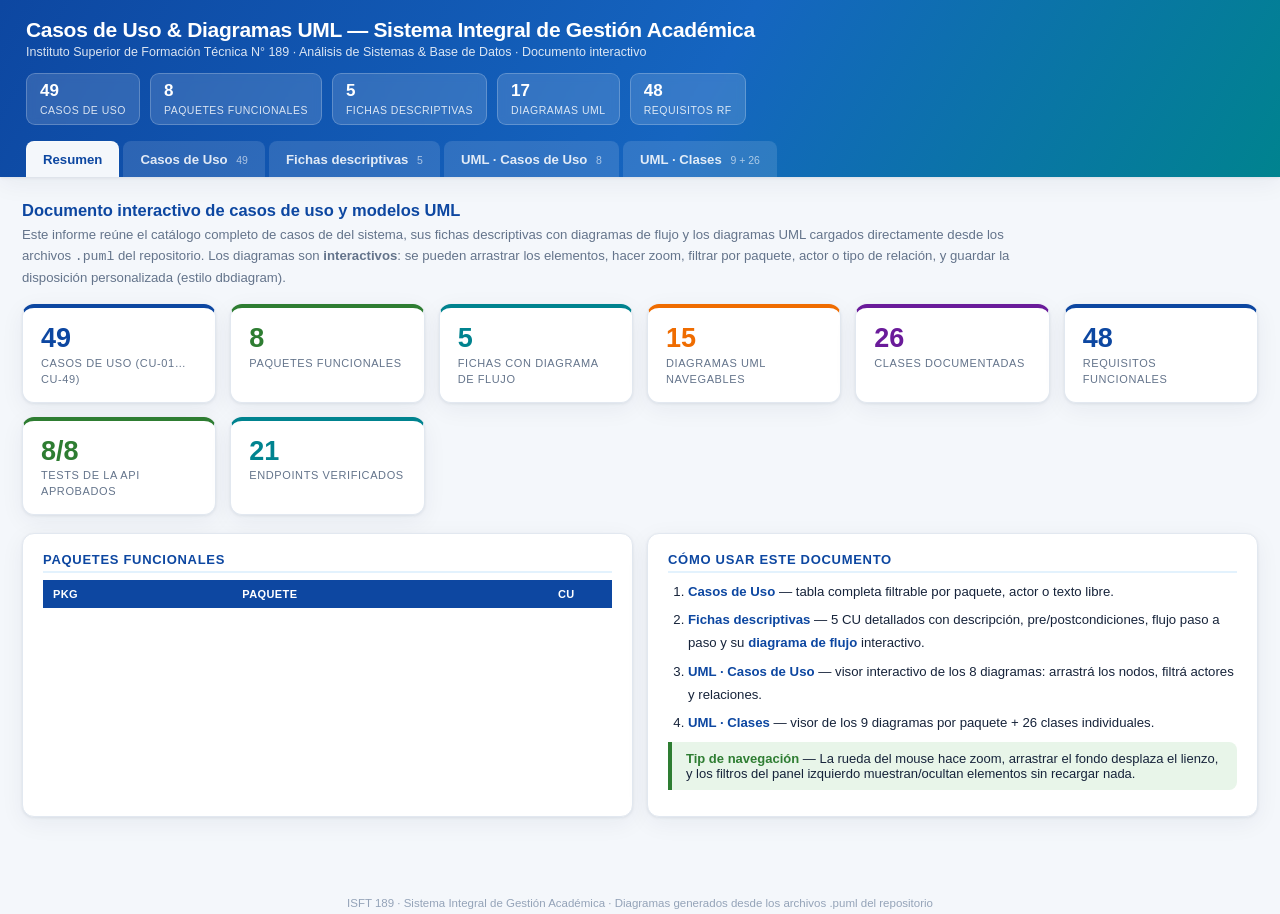
==== docs/_part1.html @ 200cdd11 "html y otros" ====
<!DOCTYPE html>
<html lang="es">
<head>
<meta charset="UTF-8">
<meta name="viewport" content="width=device-width, initial-scale=1">
<title>Casos de Uso &amp; UML — ISFT 189</title>
<style>
:root{
  --bg:#f4f7fb; --ink:#16233a; --muted:#64748b; --line:#e2e8f0;
  --navy:#0d47a1; --navy2:#1565c0; --teal:#00838f; --amber:#ef6c00;
  --green:#2e7d32; --red:#c62828; --purple:#6a1b9a;
  --card:#ffffff; --shadow:0 1px 3px rgba(15,32,64,.08),0 6px 24px rgba(15,32,64,.06);
}
*{box-sizing:border-box}
html,body{height:100%}
body{margin:0;font-family:"Segoe UI",Helvetica,Arial,sans-serif;background:var(--bg);color:var(--ink);font-size:14px}

/* ---------- header ---------- */
header{background:linear-gradient(120deg,#0d47a1 0%,#1565c0 55%,#00838f 100%);color:#fff;padding:18px 26px 0;box-shadow:var(--shadow)}
header h1{margin:0;font-size:21px;letter-spacing:-.3px;font-weight:650}
header .sub{opacity:.85;font-size:12.5px;margin-top:3px}
.kpis{display:flex;gap:10px;margin-top:14px;flex-wrap:wrap}
.kpi{background:rgba(255,255,255,.14);border:1px solid rgba(255,255,255,.22);border-radius:9px;padding:7px 13px;backdrop-filter:blur(4px)}
.kpi b{display:block;font-size:17px;line-height:1.15}
.kpi span{font-size:10.5px;opacity:.82;text-transform:uppercase;letter-spacing:.5px}

/* ---------- tabs ---------- */
nav{display:flex;gap:4px;margin-top:16px;flex-wrap:wrap}
nav button{
  appearance:none;border:0;background:rgba(255,255,255,.12);color:rgba(255,255,255,.86);
  padding:10px 16px;border-radius:8px 8px 0 0;font-size:13.2px;font-weight:600;cursor:pointer;
  border:1px solid transparent;border-bottom:0;transition:.15s;white-space:nowrap
}
nav button:hover{background:rgba(255,255,255,.2);color:#fff}
nav button.on{background:var(--bg);color:var(--navy);border-color:rgba(255,255,255,.35)}
nav button .cnt{font-size:10.5px;opacity:.7;font-weight:500;margin-left:5px}

main{padding:18px 22px 40px;max-width:1600px;margin:0 auto}
section.tab{display:none;animation:fade .25s ease}
section.tab.on{display:block}
@keyframes fade{from{opacity:0;transform:translateY(4px)}to{opacity:1;transform:none}}

h2.sec{font-size:16.5px;margin:6px 0 4px;color:var(--navy)}
p.lead{color:var(--muted);margin:0 0 16px;font-size:13.2px;max-width:1000px;line-height:1.6}

.card{background:var(--card);border:1px solid var(--line);border-radius:12px;box-shadow:var(--shadow);padding:18px 20px;margin-bottom:18px}

/* ---------- resumen ---------- */
.grid{display:grid;gap:14px}
.g4{grid-template-columns:repeat(auto-fit,minmax(190px,1fr))}
.g2{grid-template-columns:repeat(auto-fit,minmax(330px,1fr))}
.stat{background:var(--card);border:1px solid var(--line);border-radius:12px;padding:16px 18px;box-shadow:var(--shadow);border-top:4px solid var(--navy)}
.stat.g{border-top-color:var(--green)} .stat.t{border-top-color:var(--teal)}
.stat.a{border-top-color:var(--amber)} .stat.p{border-top-color:var(--purple)}
.stat b{font-size:27px;display:block;line-height:1.1;color:var(--navy)}
.stat.g b{color:var(--green)} .stat.t b{color:var(--teal)} .stat.a b{color:var(--amber)} .stat.p b{color:var(--purple)}
.stat span{font-size:11px;color:var(--muted);text-transform:uppercase;letter-spacing:.6px}

table{width:100%;border-collapse:collapse;font-size:12.8px}
th{background:var(--navy);color:#fff;text-align:left;padding:8px 10px;font-size:11px;text-transform:uppercase;letter-spacing:.4px;position:sticky;top:0;z-index:2}
td{padding:7px 10px;border-bottom:1px solid var(--line);vertical-align:top}
tbody tr:nth-child(even){background:#f8fafc}
tbody tr:hover{background:#eef4ff}
.pill{display:inline-block;padding:2px 8px;border-radius:11px;font-size:10.8px;font-weight:700;letter-spacing:.3px}
.p1{background:#e3f2fd;color:#0d47a1} .p2{background:#e0f7fa;color:#00695c}
.p3{background:#fff3e0;color:#e65100} .p4{background:#f3e5f5;color:#6a1b9a}
.p5{background:#e8f5e9;color:#2e7d32} .p6{background:#fce4ec;color:#ad1457}
.p7{background:#e0e7ff;color:#3730a3} .p8{background:#fff8e1;color:#f57f17}
.rf{font-family:Consolas,monospace;font-size:11.5px;color:#37474f}
.ccode{font-family:Consolas,monospace;font-weight:700;color:var(--navy);white-space:nowrap}
.muted{color:var(--muted)}

/* ---------- filtros ---------- */
.filters{display:flex;gap:9px;flex-wrap:wrap;align-items:center;margin-bottom:13px}
.filters input,.filters select{
  padding:8px 11px;border:1px solid var(--line);border-radius:8px;font-size:13px;background:#fff;color:var(--ink);min-width:150px
}
.filters input:focus,.filters select:focus{outline:2px solid #bbdefb;border-color:var(--navy2)}
.chip{display:inline-flex;align-items:center;gap:6px;background:#eef2f7;border:1px solid var(--line);padding:5px 11px;border-radius:16px;font-size:12px;cursor:pointer;user-select:none}
.chip.on{background:#e3f2fd;border-color:#90caf9;color:var(--navy);font-weight:600}
.chip input{accent-color:var(--navy)}
.btn{appearance:none;border:1px solid var(--line);background:#fff;color:var(--ink);padding:7px 13px;border-radius:8px;font-size:12.4px;font-weight:600;cursor:pointer;transition:.15s}
.btn:hover{background:#eef4ff;border-color:#90caf9;color:var(--navy)}
.btn.primary{background:var(--navy);border-color:var(--navy);color:#fff}
.btn.primary:hover{background:#0a3a83;color:#fff}
.count{font-size:12.4px;color:var(--muted);margin-left:auto;font-weight:600}

/* ---------- fichas ---------- */
.ficha{background:var(--card);border:1px solid var(--line);border-radius:14px;box-shadow:var(--shadow);margin-bottom:22px;overflow:hidden}
.ficha .head{background:linear-gradient(100deg,#0d47a1,#1565c0);color:#fff;padding:14px 22px;display:flex;align-items:center;gap:14px;flex-wrap:wrap}
.ficha .head .id{background:rgba(255,255,255,.2);border:1px solid rgba(255,255,255,.35);padding:4px 12px;border-radius:7px;font-weight:800;font-size:13px;letter-spacing:.6px}
.ficha .head h3{margin:0;font-size:16.5px;font-weight:650;flex:1;min-width:220px}
.ficha .body{padding:20px 24px}
.fmeta{display:grid;grid-template-columns:repeat(auto-fit,minmax(210px,1fr));gap:10px;margin-bottom:18px}
.fmeta div{background:#f8fafc;border:1px solid var(--line);border-radius:9px;padding:9px 12px}
.fmeta label{display:block;font-size:10px;text-transform:uppercase;letter-spacing:.6px;color:var(--muted);margin-bottom:3px}
.fmeta span{font-size:13px;font-weight:600}
h4.fh{font-size:13px;color:var(--navy);margin:18px 0 7px;text-transform:uppercase;letter-spacing:.7px;border-bottom:2px solid #e3f2fd;padding-bottom:4px}
.ficha p.desc{font-size:13.6px;line-height:1.72;margin:0 0 8px;color:#243b53}
ol.flow{margin:6px 0 4px;padding-left:20px;line-height:1.75;font-size:13.4px}
ol.flow li{margin-bottom:5px}
ol.flow li b{color:var(--navy)}
.alt{background:#fff8e1;border-left:4px solid #f9a825;padding:9px 14px;border-radius:0 8px 8px 0;font-size:13px;margin:8px 0}
.alt b{color:#e65100}
.exc{background:#fdecea;border-left:4px solid #c62828;padding:9px 14px;border-radius:0 8px 8px 0;font-size:13px;margin:8px 0}
.exc b{color:#c62828}
.ok{background:#e8f5e9;border-left:4px solid #2e7d32;padding:9px 14px;border-radius:0 8px 8px 0;font-size:13px;margin:8px 0}
.ok b{color:#2e7d32}
pre.code{background:#263238;color:#eceff1;padding:11px 14px;border-radius:8px;font-size:11.6px;overflow-x:auto;margin:8px 0}
pre.code b{color:#80cbc4;font-weight:600}
pre.code i{color:#ffcc80;font-style:normal}

/* ---------- viewer ---------- */
.viewer{background:#fff;border:1px solid var(--line);border-radius:12px;box-shadow:var(--shadow);overflow:hidden}
.vtoolbar{display:flex;gap:8px;flex-wrap:wrap;align-items:center;padding:10px 13px;border-bottom:1px solid var(--line);background:#f8fafc}
.vbody{display:flex;height:600px}
.side{width:268px;min-width:268px;border-right:1px solid var(--line);background:#fbfcfe;padding:13px;overflow-y:auto;font-size:12.6px}
.side h5{margin:14px 0 7px;font-size:10.5px;text-transform:uppercase;letter-spacing:.7px;color:var(--muted);border-bottom:1px solid var(--line);padding-bottom:4px}
.side h5:first-child{margin-top:0}
.side label{display:flex;align-items:center;gap:7px;padding:4px 6px;border-radius:6px;cursor:pointer;line-height:1.35}
.side label:hover{background:#eef4ff}
.side label input{accent-color:var(--navy);flex:none}
.side label .mini{margin-left:auto;font-size:10px;color:var(--muted);background:#eef2f7;padding:1px 6px;border-radius:9px}
.side .swatch{width:11px;height:11px;border-radius:3px;flex:none;border:1px solid rgba(0,0,0,.15)}
.side .box{background:#fff;border:1px solid var(--line);border-radius:8px;padding:9px 10px;margin-bottom:9px}
.side .search{width:100%;padding:8px 10px;border:1px solid var(--line);border-radius:8px;font-size:13px}
.stage{flex:1;position:relative;overflow:hidden;
  background-image:radial-gradient(#dbe3ee 1.1px,transparent 1.1px);background-size:22px 22px;cursor:grab}
.stage.grabbing{cursor:grabbing}
.layer{transform-origin:0 0;position:absolute;top:0;left:0;width:0;height:0}
svg.canvas{position:absolute;top:0;left:0;overflow:visible;pointer-events:none}
svg.canvas .hit{pointer-events:auto}
svg text{user-select:none}
.legend{display:flex;gap:14px;flex-wrap:wrap;font-size:11.5px;color:var(--muted);padding:8px 13px;border-top:1px solid var(--line);background:#fbfcfe;align-items:center}
.legend i{display:inline-block;width:22px;height:0;border-top:2px solid #94a3b8;vertical-align:middle;margin-right:5px}
.legend i.dash{border-top-style:dashed}
.hint{margin-left:auto;font-style:italic;opacity:.85}
.zoomlbl{font-family:Consolas,monospace;font-size:12px;background:#eef2f7;border:1px solid var(--line);padding:3px 9px;border-radius:7px;font-weight:700;color:var(--navy)}

footer{text-align:center;color:#94a3b8;font-size:11.5px;padding:22px 0 6px}
@media (max-width:900px){ .vbody{flex-direction:column;height:auto} .side{width:100%;border-right:0;border-bottom:1px solid var(--line)} .stage{height:440px} }
</style>
</head>
<body>

<header>
  <h1>Casos de Uso &amp; Diagramas UML — Sistema Integral de Gestión Académica</h1>
  <div class="sub">Instituto Superior de Formación Técnica N° 189 · Análisis de Sistemas &amp; Base de Datos · Documento interactivo</div>
  <div class="kpis">
    <div class="kpi"><b>49</b><span>Casos de uso</span></div>
    <div class="kpi"><b>8</b><span>Paquetes funcionales</span></div>
    <div class="kpi"><b>5</b><span>Fichas descriptivas</span></div>
    <div class="kpi"><b>17</b><span>Diagramas UML</span></div>
    <div class="kpi"><b>48</b><span>Requisitos RF</span></div>
  </div>
  <nav id="tabs">
    <button class="on" data-tab="resumen">Resumen</button>
    <button data-tab="cu">Casos de Uso <span class="cnt">49</span></button>
    <button data-tab="fichas">Fichas descriptivas <span class="cnt">5</span></button>
    <button data-tab="umlcu">UML · Casos de Uso <span class="cnt">8</span></button>
    <button data-tab="umlcl">UML · Clases <span class="cnt">9 + 26</span></button>
  </nav>
</header>

<main>
<!-- ==================== RESUMEN ==================== -->
<section class="tab on" id="tab-resumen">
  <h2 class="sec">Documento interactivo de casos de uso y modelos UML</h2>
  <p class="lead">Este informe reúne el catálogo completo de casos de del sistema, sus fichas descriptivas con diagramas de flujo
  y los diagramas UML cargados directamente desde los archivos <code>.puml</code> del repositorio. Los diagramas son
  <b>interactivos</b>: se pueden arrastrar los elementos, hacer zoom, filtrar por paquete, actor o tipo de relación, y
  guardar la disposición personalizada (estilo dbdiagram).</p>

  <div class="grid g4" style="margin-bottom:18px">
    <div class="stat"><b>49</b><span>Casos de uso (CU-01…CU-49)</span></div>
    <div class="stat g"><b>8</b><span>Paquetes funcionales</span></div>
    <div class="stat t"><b>5</b><span>Fichas con diagrama de flujo</span></div>
    <div class="stat a"><b>15</b><span>Diagramas UML navegables</span></div>
    <div class="stat p"><b>26</b><span>Clases documentadas</span></div>
    <div class="stat"><b>48</b><span>Requisitos funcionales</span></div>
    <div class="stat g"><b>8/8</b><span>Tests de la API aprobados</span></div>
    <div class="stat t"><b>21</b><span>Endpoints verificados</span></div>
  </div>

  <div class="grid g2">
    <div class="card">
      <h4 class="fh" style="margin-top:0">Paquetes funcionales</h4>
      <table><thead><tr><th>Pkg</th><th>Paquete</th><th style="width:64px">CU</th></tr></thead><tbody id="pkgRows"></tbody></table>
    </div>
    <div class="card">
      <h4 class="fh" style="margin-top:0">Cómo usar este documento</h4>
      <ol class="flow" style="font-size:13.2px">
        <li><b>Casos de Uso</b> — tabla completa filtrable por paquete, actor o texto libre.</li>
        <li><b>Fichas descriptivas</b> — 5 CU detallados con descripción, pre/postcondiciones, flujo paso a paso y su <b>diagrama de flujo</b> interactivo.</li>
        <li><b>UML · Casos de Uso</b> — visor interactivo de los 8 diagramas: arrastrá los nodos, filtrá actores y relaciones.</li>
        <li><b>UML · Clases</b> — visor de los 9 diagramas por paquete + 26 clases individuales.</li>
      </ol>
      <div class="ok"><b>Tip de navegación</b> — La rueda del mouse hace zoom, arrastrar el fondo desplaza el lienzo,
      y los filtros del panel izquierdo muestran/ocultan elementos sin recargar nada.</div>
    </div>
  </div>
</section>

<!-- ==================== CASOS DE USO ==================== -->
<section class="tab" id="tab-cu">
  <h2 class="sec">Catálogo de casos de uso</h2>
  <p class="lead">49 casos de uso organizados en 8 paquetes funcionales, con su actor primario y los requisitos funcionales (RF) que amparan.
  La columna <b>Ficha</b> indica los CU con descripción detallada disponible.</p>
  <div class="card">
    <div class="filters">
      <input id="cuQ" type="search" placeholder="🔍 Buscar por nombre, ID o RF…" style="min-width:250px">
      <select id="cuPkg"><option value="">Todos los paquetes</option></select>
      <select id="cuActor"><option value="">Todos los actores</option></select>
      <label class="chip"><input type="checkbox" id="cuOnlyFicha"> solo con ficha</label>
      <span class="count" id="cuCount"></span>
      <button class="btn" id="cuReset">Limpiar</button>
    </div>
    <div style="max-height:640px;overflow:auto;border:1px solid var(--line);border-radius:9px">
      <table><thead><tr>
        <th style="width:74px">ID</th><th>Caso de uso</th><th style="width:150px">Paquete</th>
        <th style="width:150px">Actor primario</th><th style="width:130px">RF</th><th style="width:70px">Ficha</th>
      </tr></thead><tbody id="cuRows"></tbody></table>
    </div>
  </div>
</section>

<!-- ==================== FICHAS ==================== -->
<section class="tab" id="tab-fichas">
  <h2 class="sec">Fichas descriptivas de casos de uso</h2>
  <p class="lead">Los archivos del proyecto no incluían descripciones narrativas de los CU (solo tablas de identificación y diagramas),
  por lo que se redactaron <b>5 fichas</b> de los casos de uso principales, cada una con su descripción, condiciones,
  flujo detallado y <b>diagrama de flujo</b> interactivo.</p>
  <div id="fichas"></div>
</section>

<!-- ==================== UML CU ==================== -->
<section class="tab" id="tab-umlcu">
  <h2 class="sec">Diagramas de casos de uso — visor interactivo</h2>
  <p class="lead">Arrastrá cualquier elemento para reposicionarlo, usá la rueda para hacer zoom y filtrá lo que querés ver desde el panel izquierdo.
  La disposición se guarda automáticamente en tu navegador.</p>
  <div class="viewer">
    <div class="vtoolbar">
      <select id="cuDiagram" style="padding:7px 10px;border:1px solid var(--line);border-radius:8px;font-size:13px;font-weight:600"></select>
      <button class="btn primary" data-v="cu" data-act="auto">↻ Auto-ordenar</button>
      <button class="btn" data-v="cu" data-act="fit">⛶ Ajustar</button>
      <button class="btn" data-v="cu" data-act="save">💾 Guardar</button>
      <button class="btn" data-v="cu" data-act="load">📂 Cargar</button>
      <button class="btn" data-v="cu" data-act="clear">🗑 Borrar posiciones</button>
      <span class="zoomlbl" id="cuZoom">100%</span>
      <span class="count" id="cuVisible"></span>
    </div>
    <div class="vbody">
      <aside class="side" id="cuSide"></aside>
      <div class="stage" id="cuStage"><div class="layer" id="cuLayer">
        <svg class="canvas" id="cuSvg"></svg>
      </div></div>
    </div>
    <div class="legend">
      <span><i style="border-color:#5c6bc0"></i>Actor</span>
      <span><i style="border-color:#1e88e5"></i>Caso de uso</span>
      <span><i style="border-color:#43a047"></i>&lt;&lt;include&gt;&gt;</span>
      <span><i style="border-color:#fb8c00" class="dash"></i>&lt;&lt;extend&gt;&gt;</span>
      <span class="hint">🖱 rueda = zoom · arrastrar fondo = desplazar · doble clic en un nodo = centrar</span>
    </div>
  </div>
</section>

<!-- ==================== UML CLASES ==================== -->
<section class="tab" id="tab-umlcl">
  <h2 class="sec">Diagramas de clases — visor interactivo</h2>
  <p class="lead">Modelo orientado a objetos del sistema. Elegí entre los diagramas por paquete o las clases individuales;
  podés ocultar atributos, métodos y notas, y filtrar por tipo de relación.</p>
  <div class="viewer">
    <div class="vtoolbar">
      <select id="clGroup" style="padding:7px 10px;border:1px solid var(--line);border-radius:8px;font-size:13px;font-weight:600">
        <option value="paquete">▸ Diagramas por paquete (9)</option>
        <option value="detalle">▸ Clases individuales (26)</option>
      </select>
      <select id="clDiagram" style="padding:7px 10px;border:1px solid var(--line);border-radius:8px;font-size:13px"></select>
      <select id="clLayout" title="Diseño del diagrama" style="padding:7px 10px;border:1px solid var(--line);border-radius:8px;font-size:13px;font-weight:600">
        <option value="hier">↕ Jerárquico vertical</option>
        <option value="grid">▦ Rejilla</option>
      </select>
      <button class="btn primary" data-v="cl" data-act="auto">↻ Auto-ordenar</button>
      <button class="btn" data-v="cl" data-act="fit">⛶ Ajustar</button>
      <button class="btn" data-v="cl" data-act="save">💾 Guardar</button>
      <button class="btn" data-v="cl" data-act="load">📂 Cargar</button>
      <button class="btn" data-v="cl" data-act="clear">🗑 Borrar posiciones</button>
      <span class="zoomlbl" id="clZoom">100%</span>
      <span class="count" id="clVisible"></span>
    </div>
    <div class="vbody">
      <aside class="side" id="clSide"></aside>
      <div class="stage" id="clStage"><div class="layer" id="clLayer">
        <svg class="canvas" id="clSvg"></svg>
      </div></div>
    </div>
    <div class="legend">
      <span><i style="border-color:#1e88e5"></i>Clase</span>
      <span><i style="border-color:#8e24aa"></i>Enumeración</span>
      <span><i style="border-color:#43a047"></i>Herencia</span>
      <span><i style="border-color:#78909c"></i>Asociación</span>
      <span class="hint">🖱 rueda = zoom · arrastrar fondo = desplazar · doble clic = centrar</span>
    </div>
  </div>
</section>
</main>

<footer>ISFT 189 · Sistema Integral de Gestión Académica · Diagramas generados desde los archivos .puml del repositorio</footer>

<script>
const DATA = /*__UML_DATA__*/;
/*__UML_JS__*/
</script>
</body>
</html>
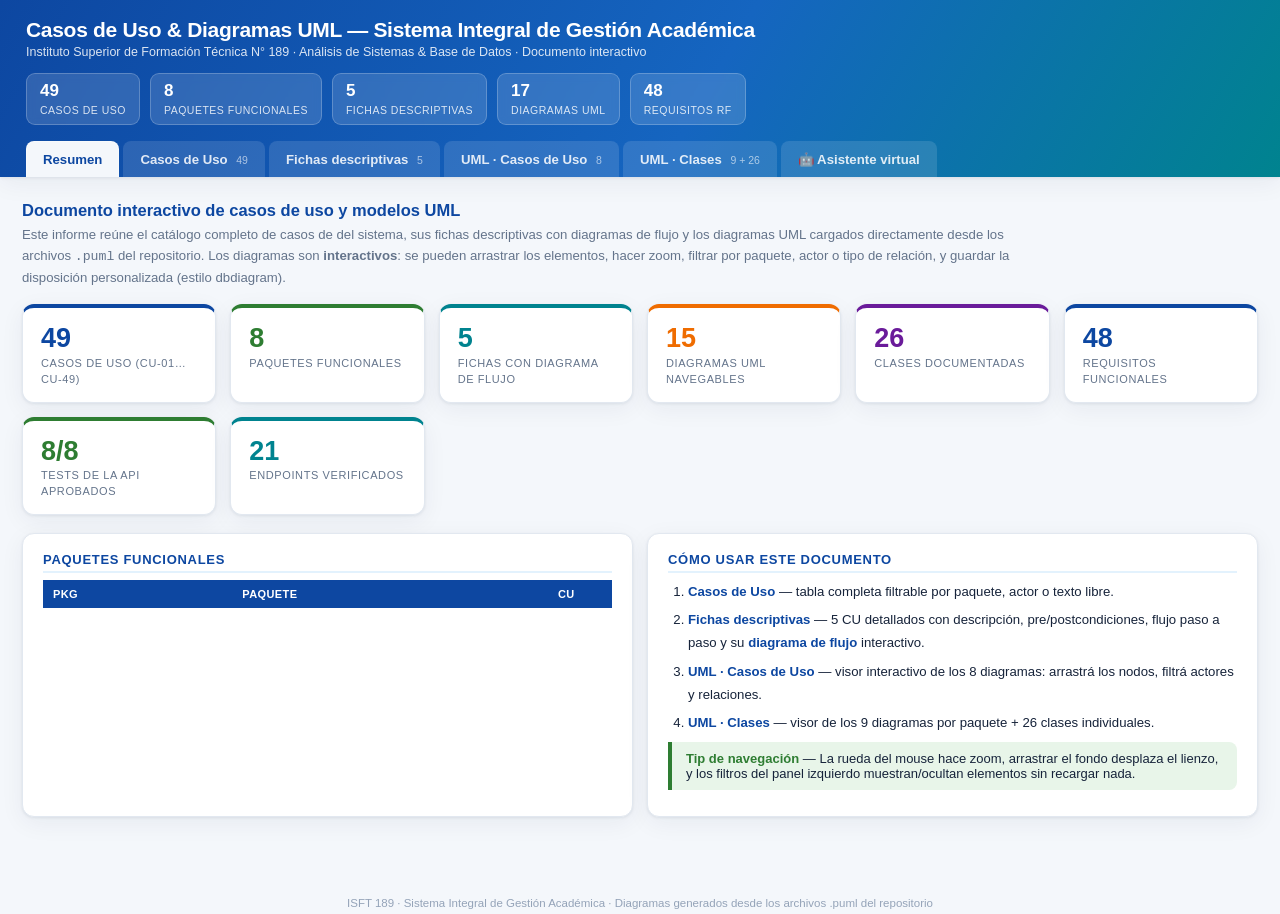
==== commit 7169fe5d: "chatbot" ====
--- a/docs/_part1.html
+++ b/docs/_part1.html
@@ -137,8 +137,53 @@
 .hint{margin-left:auto;font-style:italic;opacity:.85}
 .zoomlbl{font-family:Consolas,monospace;font-size:12px;background:#eef2f7;border:1px solid var(--line);padding:3px 9px;border-radius:7px;font-weight:700;color:var(--navy)}
 
+/* ---------- asistente virtual (chatbot) ---------- */
+.chatgrid{display:grid;grid-template-columns:minmax(0,1fr) 302px;gap:14px;align-items:start}
+@media(max-width:900px){.chatgrid{grid-template-columns:1fr}}
+.chatbox{background:#fff;border:1px solid var(--line);border-radius:12px;box-shadow:var(--shadow);display:flex;flex-direction:column;height:610px;overflow:hidden}
+.chathead{display:flex;align-items:center;gap:11px;padding:11px 15px;background:linear-gradient(100deg,#0d47a1,#1565c0);color:#fff}
+.chathead .av{width:34px;height:34px;border-radius:50%;background:rgba(255,255,255,.2);display:grid;place-items:center;font-size:17px;flex:none}
+.chathead .tt{flex:1;min-width:0}
+.chathead .tt b{font-size:14px;display:block}
+.chathead .tt small{opacity:.8;font-size:11px}
+.cbadge{display:inline-flex;align-items:center;gap:6px;background:rgba(255,255,255,.16);border:1px solid rgba(255,255,255,.3);padding:3px 10px;border-radius:12px;font-size:11px;white-space:nowrap}
+.cbadge i{width:7px;height:7px;border-radius:50%;background:#69f0ae;flex:none}
+.cbadge.off i{background:#ffab91}
+.chatlog{flex:1;overflow-y:auto;padding:16px;display:flex;flex-direction:column;gap:11px;background:#f7f9fc}
+.msg{max-width:84%;padding:10px 13px;border-radius:13px;font-size:13.3px;line-height:1.62;word-wrap:break-word;animation:fade .2s ease}
+.msg.u{align-self:flex-end;background:var(--navy);color:#fff;border-bottom-right-radius:4px}
+.msg.a{align-self:flex-start;background:#fff;border:1px solid var(--line);border-bottom-left-radius:4px}
+.msg.a p{margin:0 0 6px}.msg.a p:last-child{margin:0}
+.msg.a code{background:#eef2f7;padding:1px 5px;border-radius:4px;font-family:Consolas,monospace;font-size:12.3px}
+.msg.a ul,.msg.a ol{margin:5px 0 3px;padding-left:19px}
+.msg.a li{margin:2px 0}
+.msg .src{margin-top:8px;padding-top:7px;border-top:1px dashed var(--line);font-size:11.2px;color:var(--muted)}
+.msg .src b{color:var(--navy)}
+.msg.err{background:#fdecea;border-color:#f5c6cb;color:#b71c1c}
+.typing{display:inline-flex;gap:4px;align-items:center;padding:3px 2px}
+.typing i{width:7px;height:7px;border-radius:50%;background:#90caf9;animation:tp 1.2s infinite}
+.typing i:nth-child(2){animation-delay:.2s}.typing i:nth-child(3){animation-delay:.4s}
+@keyframes tp{0%,60%,100%{opacity:.35;transform:translateY(0)}30%{opacity:1;transform:translateY(-4px)}}
+.chips{display:flex;gap:7px;flex-wrap:wrap;padding:10px 13px;border-top:1px solid var(--line);background:#fbfcfe}
+.chipq{background:#eef2f7;border:1px solid var(--line);border-radius:15px;padding:5px 11px;font-size:12px;cursor:pointer;transition:.15s;font-family:inherit}
+.chipq:hover{background:#e3f2fd;border-color:#90caf9;color:var(--navy)}
+.chatin{display:flex;gap:9px;padding:12px 13px;border-top:1px solid var(--line);background:#fff}
+.chatin textarea{flex:1;resize:none;height:47px;padding:11px 13px;border:1px solid var(--line);border-radius:9px;font-family:inherit;font-size:13.4px}
+.chatin textarea:focus{outline:2px solid #bbdefb;border-color:var(--navy2)}
+.chatin button{height:47px;padding:0 20px}
+.chatcfg{background:#fff;border:1px solid var(--line);border-radius:12px;box-shadow:var(--shadow);padding:14px 15px;font-size:12.6px}
+.chatcfg h5{margin:0 0 4px;font-size:11px;text-transform:uppercase;letter-spacing:.7px;color:var(--muted);border-bottom:1px solid var(--line);padding-bottom:5px}
+.chatcfg h5:not(:first-child){margin-top:14px}
+.chatcfg .field{margin-top:9px}
+.chatcfg .field label{display:block;font-size:10.5px;text-transform:uppercase;letter-spacing:.6px;color:var(--muted);margin-bottom:3px;font-weight:700}
+.chatcfg .field input,.chatcfg .field select{width:100%;padding:8px 9px;border:1px solid var(--line);border-radius:7px;font-size:12.6px;font-family:inherit;background:#fff;color:var(--ink)}
+.chatcfg .field input:focus,.chatcfg .field select:focus{outline:2px solid #bbdefb;border-color:var(--navy2)}
+.chatcfg .note{font-size:11.4px;color:var(--muted);line-height:1.5;margin-top:8px}
+.chatcfg .btn{width:100%;margin-top:9px}
+.apioff{opacity:.55;pointer-events:none}
+
 footer{text-align:center;color:#94a3b8;font-size:11.5px;padding:22px 0 6px}
-@media (max-width:900px){ .vbody{flex-direction:column;height:auto} .side{width:100%;border-right:0;border-bottom:1px solid var(--line)} .stage{height:440px} }
+@media (max-width:900px){ .vbody{flex-direction:column;height:auto} .side{width:100%;border-right:0;border-bottom:1px solid var(--line);max-height:250px} .stage{flex:none;height:470px} }
 </style>
 </head>
 <body>
@@ -159,6 +204,7 @@
     <button data-tab="fichas">Fichas descriptivas <span class="cnt">5</span></button>
     <button data-tab="umlcu">UML · Casos de Uso <span class="cnt">8</span></button>
     <button data-tab="umlcl">UML · Clases <span class="cnt">9 + 26</span></button>
+    <button data-tab="chat">🤖 Asistente virtual</button>
   </nav>
 </header>
 
@@ -281,13 +327,11 @@
         <option value="hier">↕ Jerárquico vertical</option>
         <option value="grid">▦ Rejilla</option>
       </select>
-      <button class="btn primary" data-v="cl" data-act="auto">↻ Auto-ordenar</button>
-      <button class="btn" data-v="cl" data-act="fit">⛶ Ajustar</button>
-      <button class="btn" data-v="cl" data-act="save">💾 Guardar</button>
-      <button class="btn" data-v="cl" data-act="load">📂 Cargar</button>
-      <button class="btn" data-v="cl" data-act="clear">🗑 Borrar posiciones</button>
+      <button class="btn primary" data-v="cl" data-act="auto">↻ Recalcular orden</button>
+      <button class="btn" data-v="cl" data-act="fit">⛶ Ajustar a pantalla</button>
       <span class="zoomlbl" id="clZoom">100%</span>
       <span class="count" id="clVisible"></span>
+      <span class="hint" style="margin-left:auto;font-size:11.5px;color:var(--muted)">📐 Diseño fijo: solo zoom y desplazamiento</span>
     </div>
     <div class="vbody">
       <aside class="side" id="clSide"></aside>
@@ -304,12 +348,100 @@
     </div>
   </div>
 </section>
+
+<!-- ==================== ASISTENTE VIRTUAL ==================== -->
+<section class="tab" id="tab-chat">
+  <h2 class="sec">Asistente virtual — consultas en vivo a la base de datos</h2>
+  <p class="lead">Chat conectado al <b>backend real del sistema</b> (<code>POST /api/v1/chat/</code>, igual que el Swagger de
+  <code>localhost:8000/docs</code>): combinación de <b>RAG vectorial</b> (reglamentos, planes, correlatividades indexados con pgvector)
+  + <b>tools académicos sobre la BD <code>instituto</code></b> (carreras y planes, materias, mesas de examen, correlatividades,
+  asistencias, historial) con <b>JWT + RBAC</b>: cada respuesta respeta el rol del usuario logueado. La síntesis del texto la hace
+  Groq (<code>openai/gpt-oss-120b</code>) del lado del servidor.</p>
+
+  <div class="chatgrid">
+    <div class="chatbox">
+      <div class="chathead">
+        <div class="av">🤖</div>
+        <div class="tt">
+          <b>Asistente ISFT 189</b>
+          <small id="chatMode">RAG + BD institucional · tiempo real</small>
+        </div>
+        <span class="cbadge" id="chatNet"><i></i><span id="chatNetTxt">conectando…</span></span>
+        <button class="cbadge" id="chatClear" style="cursor:pointer" title="Vaciar conversación">🗑</button>
+      </div>
+
+      <div class="chatlog" id="chatLog"></div>
+
+      <div class="chips" id="chatChips">
+        <button class="chipq">¿Qué carreras y planes de estudio hay?</button>
+        <button class="chipq">¿Qué materias tiene la carrera de Desarrollo de Software y sus correlatividades?</button>
+        <button class="chipq">¿Qué mesas de examen hay agendadas?</button>
+        <button class="chipq">¿Cuál es mi historia académica y promedio?</button>
+        <button class="chipq">¿Cuál es mi porcentaje de asistencia?</button>
+        <button class="chipq">¿Puedo cursar Análisis y Diseño de Sistemas? (correlativas)</button>
+      </div>
+
+      <div class="chatin">
+        <textarea id="chatInput" placeholder="Escribí tu consulta… (Enter envía, Shift+Enter salto de línea)"></textarea>
+        <button class="btn primary" id="chatSend">Enviar</button>
+      </div>
+    </div>
+
+    <aside class="chatcfg" id="chatCfg">
+      <h5>Conexión</h5>
+      <div class="field">
+        <label for="chatProv">Modo</label>
+        <select id="chatProv">
+          <option value="local">Backend · RAG + BD institucional</option>
+          <option value="groq">Groq directo (solo contexto del documento)</option>
+        </select>
+      </div>
+
+      <div id="localBox">
+        <h5>Sesión (JWT + RBAC)</h5>
+        <div class="field">
+          <label for="chatEmail">Email institucional</label>
+          <input id="chatEmail" value="mdimatteo@alumno.isft189.edu.ar" autocomplete="off">
+        </div>
+        <div class="field">
+          <label for="chatPass">Contraseña</label>
+          <input id="chatPass" type="password" value="isft189.2026" autocomplete="off">
+        </div>
+        <div class="field">
+          <label for="chatApi">URL del backend (Swagger: <span id="chatDocsUrl">/docs</span>)</label>
+          <input id="chatApi" value="http://127.0.0.1:8000" autocomplete="off">
+        </div>
+        <button class="btn" id="chatLogin">🔑 Iniciar sesión</button>
+        <p class="note" id="chatUser" style="margin-top:7px">Sin sesión activa.</p>
+      </div>
+
+      <div id="groqBox" class="apioff">
+        <h5>Modo demo (Groq directo)</h5>
+        <div class="field">
+          <label for="chatModel">Modelo Groq</label>
+          <select id="chatModel">
+            <option value="openai/gpt-oss-120b">openai/gpt-oss-120b (recomendado)</option>
+            <option value="openai/gpt-oss-20b">openai/gpt-oss-20b (más rápido)</option>
+          </select>
+        </div>
+        <div class="field">
+          <label for="chatKey">API key Groq</label>
+          <input id="chatKey" type="password" placeholder="gsk_…" autocomplete="off">
+        </div>
+        <button class="btn" id="chatKeySave">💾 Guardar key en este navegador</button>
+      </div>
+
+      <p class="note" id="chatHint"></p>
+    </aside>
+  </div>
+</section>
 </main>
 
 <footer>ISFT 189 · Sistema Integral de Gestión Académica · Diagramas generados desde los archivos .puml del repositorio</footer>
 
 <script>
 const DATA = /*__UML_DATA__*/;
+const GROQ_KEY_DEFAULT = /*__GROQ_KEY__*/;
 /*__UML_JS__*/
 </script>
 </body>
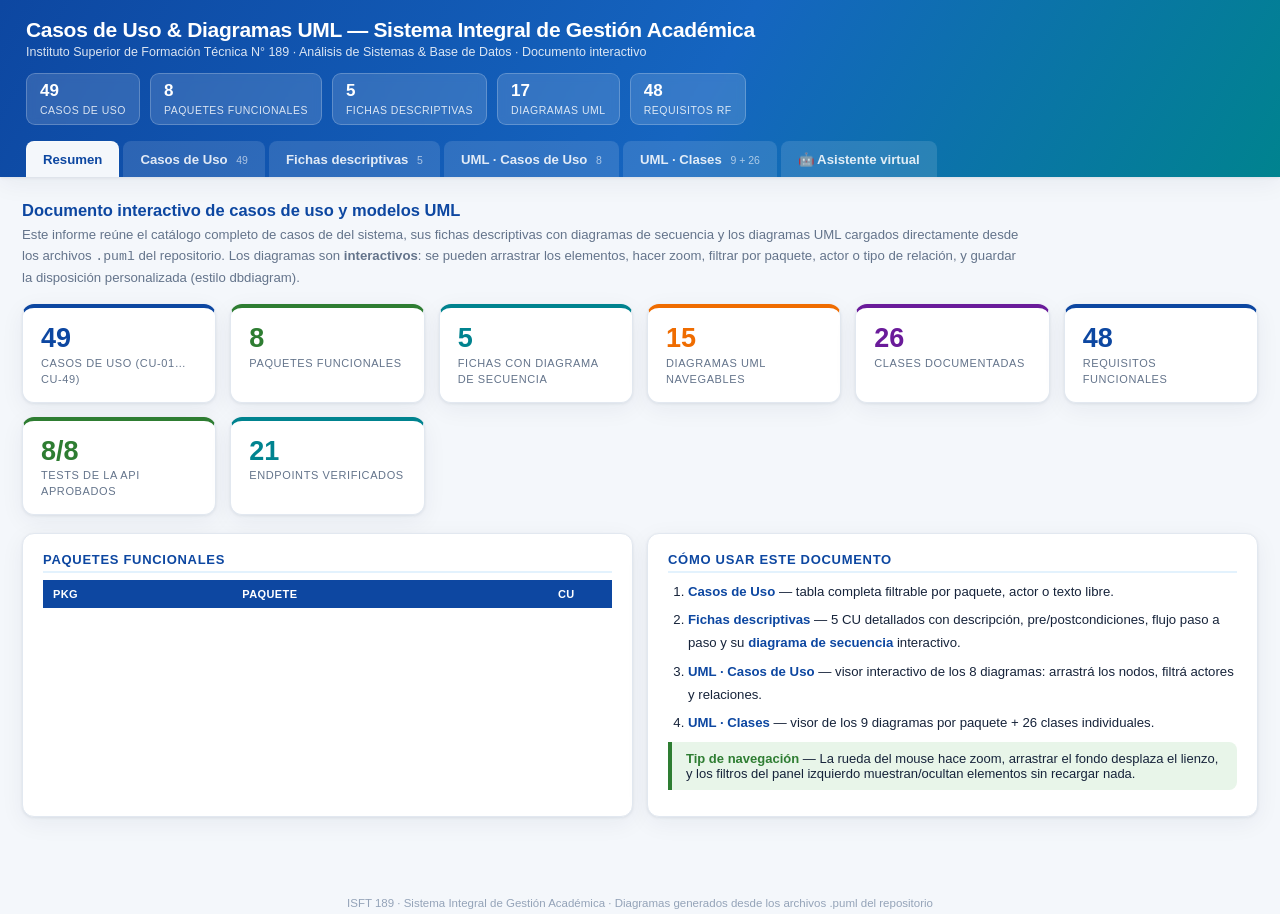
==== commit 2c6d7423: "diagramas de secuencias" ====
--- a/docs/_part1.html
+++ b/docs/_part1.html
@@ -212,7 +212,7 @@
 <!-- ==================== RESUMEN ==================== -->
 <section class="tab on" id="tab-resumen">
   <h2 class="sec">Documento interactivo de casos de uso y modelos UML</h2>
-  <p class="lead">Este informe reúne el catálogo completo de casos de del sistema, sus fichas descriptivas con diagramas de flujo
+  <p class="lead">Este informe reúne el catálogo completo de casos de del sistema, sus fichas descriptivas con diagramas de secuencia
   y los diagramas UML cargados directamente desde los archivos <code>.puml</code> del repositorio. Los diagramas son
   <b>interactivos</b>: se pueden arrastrar los elementos, hacer zoom, filtrar por paquete, actor o tipo de relación, y
   guardar la disposición personalizada (estilo dbdiagram).</p>
@@ -220,7 +220,7 @@
   <div class="grid g4" style="margin-bottom:18px">
     <div class="stat"><b>49</b><span>Casos de uso (CU-01…CU-49)</span></div>
     <div class="stat g"><b>8</b><span>Paquetes funcionales</span></div>
-    <div class="stat t"><b>5</b><span>Fichas con diagrama de flujo</span></div>
+    <div class="stat t"><b>5</b><span>Fichas con diagrama de secuencia</span></div>
     <div class="stat a"><b>15</b><span>Diagramas UML navegables</span></div>
     <div class="stat p"><b>26</b><span>Clases documentadas</span></div>
     <div class="stat"><b>48</b><span>Requisitos funcionales</span></div>
@@ -237,7 +237,7 @@
       <h4 class="fh" style="margin-top:0">Cómo usar este documento</h4>
       <ol class="flow" style="font-size:13.2px">
         <li><b>Casos de Uso</b> — tabla completa filtrable por paquete, actor o texto libre.</li>
-        <li><b>Fichas descriptivas</b> — 5 CU detallados con descripción, pre/postcondiciones, flujo paso a paso y su <b>diagrama de flujo</b> interactivo.</li>
+        <li><b>Fichas descriptivas</b> — 5 CU detallados con descripción, pre/postcondiciones, flujo paso a paso y su <b>diagrama de secuencia</b> interactivo.</li>
         <li><b>UML · Casos de Uso</b> — visor interactivo de los 8 diagramas: arrastrá los nodos, filtrá actores y relaciones.</li>
         <li><b>UML · Clases</b> — visor de los 9 diagramas por paquete + 26 clases individuales.</li>
       </ol>
@@ -275,7 +275,15 @@
   <h2 class="sec">Fichas descriptivas de casos de uso</h2>
   <p class="lead">Los archivos del proyecto no incluían descripciones narrativas de los CU (solo tablas de identificación y diagramas),
   por lo que se redactaron <b>5 fichas</b> de los casos de uso principales, cada una con su descripción, condiciones,
-  flujo detallado y <b>diagrama de flujo</b> interactivo.</p>
+  flujo detallado y su <b>diagrama de secuencia</b> interactivo con filtro entre flujo normal y alternativas.</p>
+  <div class="filters" style="margin-bottom:14px">
+    <span style="font-size:13px;font-weight:600">Ver los diagramas de secuencia:</span>
+    <select id="seqMode" style="min-width:250px">
+      <option value="full">Con alternativas (marcos alt)</option>
+      <option value="normal">Solo flujo normal</option>
+    </select>
+    <span class="count">5 diagramas</span>
+  </div>
   <div id="fichas"></div>
 </section>
 
